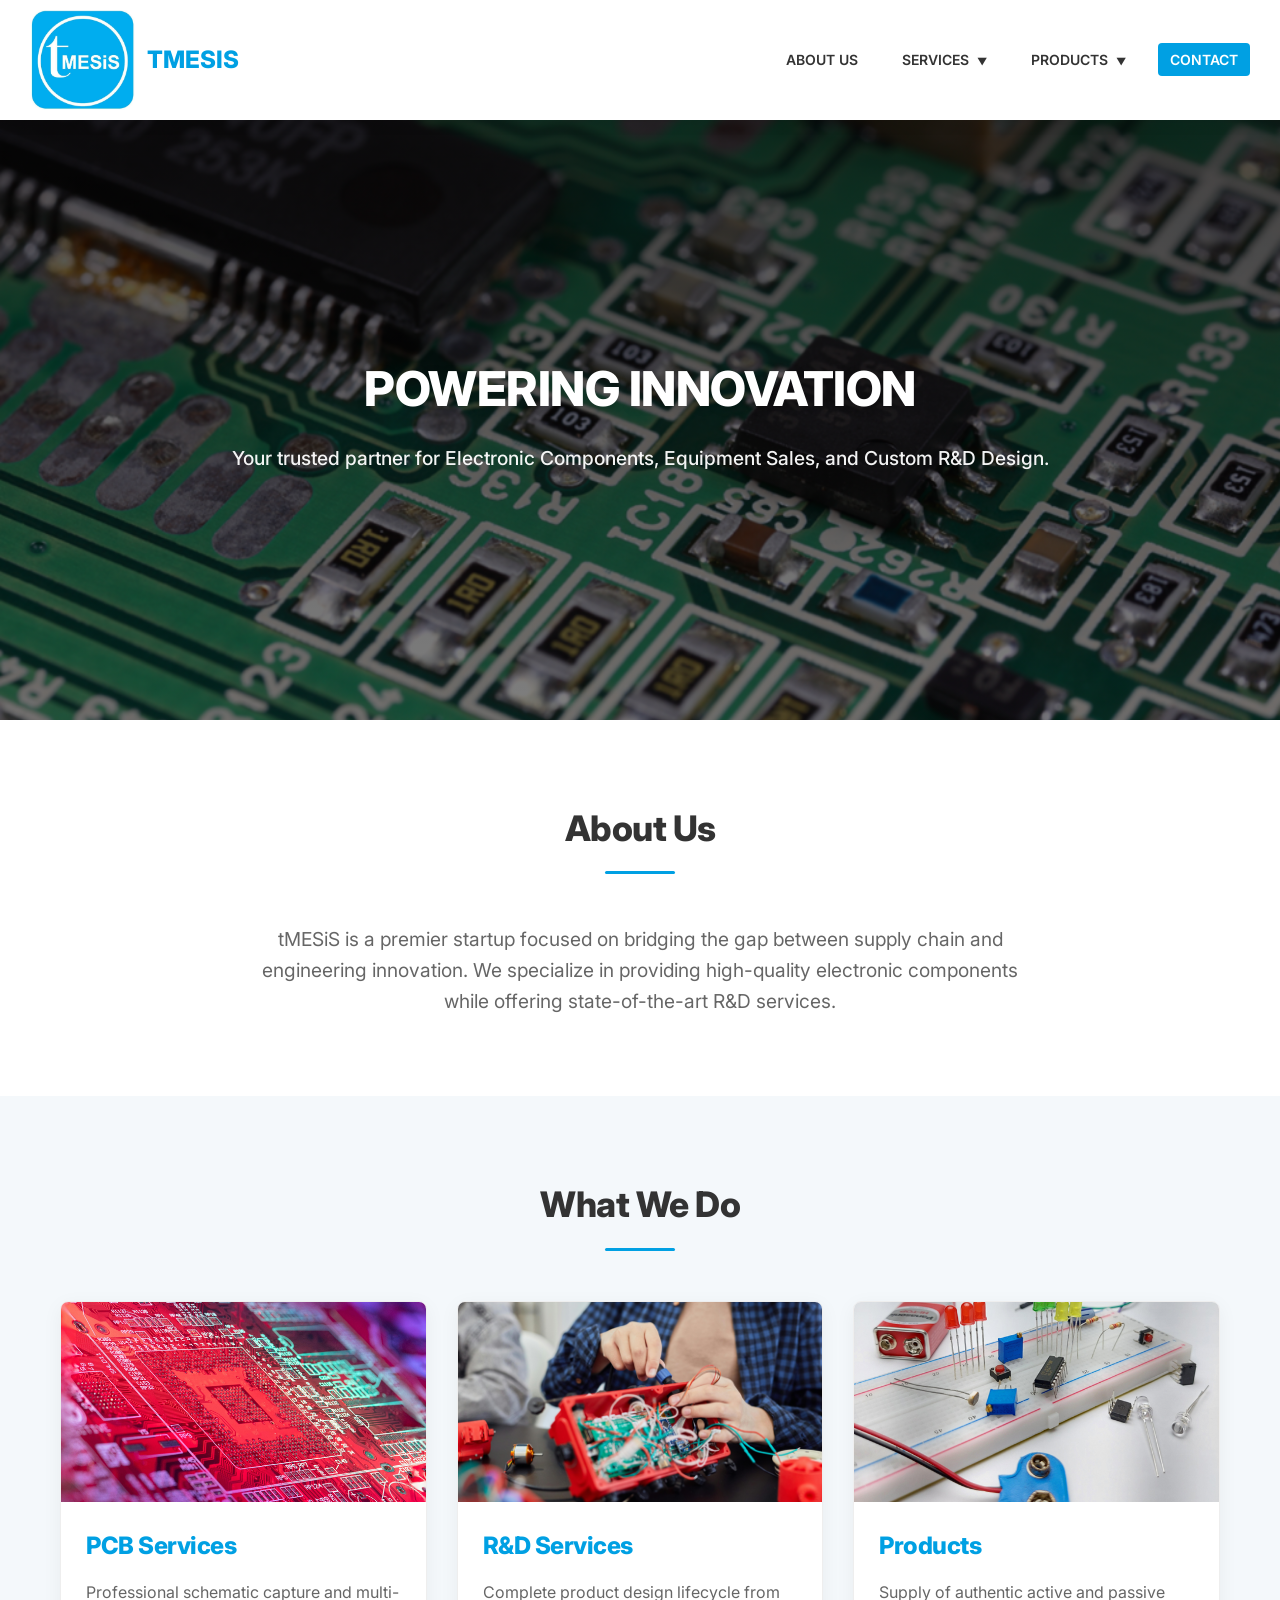
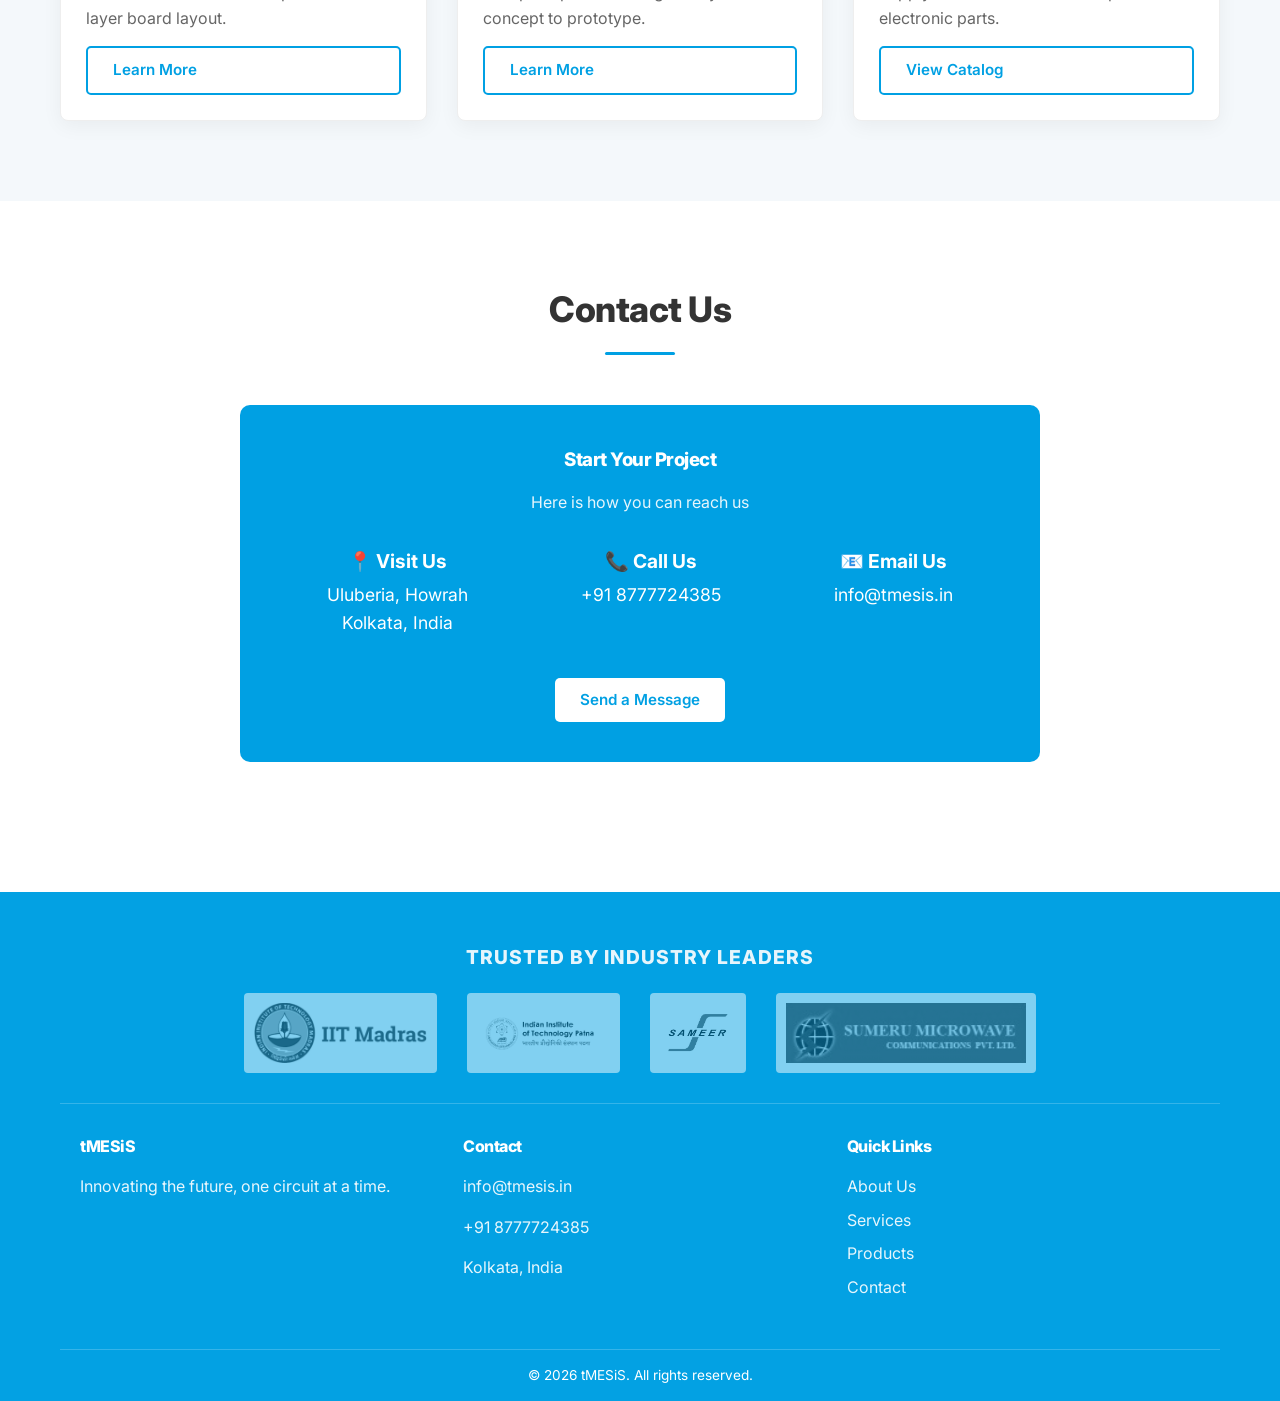
==== index.html @ fc0dcf27 "Add files via upload" ====
<!DOCTYPE html>
<html lang="en">
<head>
    <meta charset="UTF-8">
    <meta name="viewport" content="width=device-width, initial-scale=1.0">
    <title>tMESiS | Innovation in Circuits</title>
    <link rel="stylesheet" href="style.css">
</head>
<body>

    <header>
        <div class="nav-container">
            <a href="index.html" class="brand-wrapper">
                <img src="logo.png" alt="tMESiS Logo" class="logo-img">
                <div class="brand-name">tMESiS</div>
            </a>
            <input type="checkbox" id="nav-toggle" class="nav-toggle">
            <label for="nav-toggle" class="hamburger"><div></div><div></div><div></div></label>
            <nav>
                <ul>
                    <li><a href="about.html">About Us</a></li>
                    
                    <li class="dropdown"><a href="services.html">Services</a>
                        <ul class="dropdown-menu">
                            <li><a href="service-pcb.html">PCB Services</a></li>
                            <li><a href="service-rnd.html">R&D Services</a></li>
                            <li><a href="service-consulting.html">Consulting</a></li>
                        </ul>
                    </li>
                    <li class="dropdown"><a href="products.html">Products</a>
                        <ul class="dropdown-menu">
                            <li><a href="product-components.html">Components</a></li>
                            <li><a href="product-equipment.html">Equipment</a></li>
                            <li><a href="product-modules.html">Modules</a></li>
                        </ul>
                    </li>
                    <li><a href="contact.html" class="nav-btn-contact">Contact</a></li>
                </ul>
            </nav>
        </div>
    </header>

    <section class="hero">
        <div class="hero-content">
            <h1>POWERING <span class="highlight">INNOVATION</span></h1>
            <p>Your trusted partner for Electronic Components, Equipment Sales, and Custom R&D Design.</p>
        </div>
    </section>

    <section id="about" class="section-pad">
        <div class="container">
            <div class="section-title">
                <h2>About Us</h2>
                <div class="divider"></div>
            </div>
            <p style="text-align: center; max-width: 800px; margin: 0 auto; font-size: 1.2rem;">
                tMESiS is a premier startup focused on bridging the gap between supply chain and engineering innovation. 
                We specialize in providing high-quality electronic components while offering state-of-the-art R&D services.
            </p>
        </div>
    </section>

    <section class="section-pad bg-gray">
        <div class="container">
            <div class="section-title">
                <h2>What We Do</h2>
                <div class="divider"></div>
            </div>
            <div class="grid-3">
                <div class="card">
                    <img src="PCB.png" alt="PCB Design" class="card-img-top">
                    <div class="card-body">
                        <h3>PCB Services</h3>
                        <p>Professional schematic capture and multi-layer board layout.</p>
                        <a href="services.html" class="btn btn-outline">Learn More</a>
                    </div>
                </div>
                <div class="card">
                    <img src="R&D.png" alt="R&D" class="card-img-top">
                    <div class="card-body">
                        <h3>R&D Services</h3>
                        <p>Complete product design lifecycle from concept to prototype.</p>
                        <a href="services.html" class="btn btn-outline">Learn More</a>
                    </div>
                </div>
                <div class="card">
                    <img src="Components.png" alt="Components" class="card-img-top">
                    <div class="card-body">
                        <h3>Products</h3>
                        <p>Supply of authentic active and passive electronic parts.</p>
                        <a href="products.html" class="btn btn-outline">View Catalog</a>
                    </div>
                </div>
            </div>
        </div>
    </section>

    <section id="contact" class="section-pad">
        <div class="container">
            <div class="section-title">
                <h2>Contact Us</h2>
                <div class="divider"></div>
            </div>
            <div class="home-contact-box">
                <h3 style="color: white;">Start Your Project</h3>
                <p style="color: white; opacity: 0.9;">Here is how you can reach us</p>
                <div class="home-contact-details">
                    <div class="home-contact-item"><strong>📍 Visit Us</strong>Uluberia, Howrah<br>Kolkata, India</div>
                    <div class="home-contact-item"><strong>📞 Call Us</strong>+91 8777724385</div>
                    <div class="home-contact-item"><strong>📧 Email Us</strong>info@tmesis.in</div>
                </div>
                <a href="contact.html" class="btn" style="background: white; color: var(--primary-bright); border: none; margin-top: 10px;">Send a Message</a>
            </div>
        </div>
    </section>

    <footer>
        <div class="container">
            <div class="client-section">
                <h4>Trusted By Industry Leaders</h4>
                <div class="client-logos">
                    <img src="Client1.png" alt="Client" class="client-logo-img">
                    <img src="Client2.png" alt="Client" class="client-logo-img">
                    <img src="Client3.png" alt="Client" class="client-logo-img">
                    <img src="Client4.png" alt="Client" class="client-logo-img">
                </div>
            </div>
            <div class="footer-content">
                <div class="footer-col">
                    <h4>tMESiS</h4>
                    <p>Innovating the future, one circuit at a time.</p>
                </div>
                <div class="footer-col">
                    <h4>Contact</h4>
                    <p>info@tmesis.in</p>
                    <p>+91 8777724385</p>
                    <p>Kolkata, India</p>
                </div>
                <div class="footer-links footer-col">
                    <h4>Quick Links</h4>
                    <ul>
                        <li><a href="about.html">About Us</a></li>
                        <li><a href="services.html">Services</a></li>
                        <li><a href="products.html">Products</a></li>
                        <li><a href="contact.html">Contact</a></li>
                    </ul>
                </div>
            </div>
            <div class="copyright">
                &copy; 2026 tMESiS. All rights reserved.
            </div>
        </div>
    </footer>

</body>
</html>
---- style.css ----
/* 1. FONTS & VARIABLES */
@import url('https://fonts.googleapis.com/css2?family=Inter:wght@300;400;600;800&display=swap');

:root {
    /* THEME: tMESiS Brand Blue (Detected from Logo) */
    --primary-bright: #00A0E3;
    --primary-dark: #0077A8;
    --action-transparent: rgba(0, 160, 227, 0.99); /* Footer background */
    
    --accent-neon: #39FF14;      
    --light-gray: #f4f8fb;
    --text-dark: #333333;
    --text-light: #666666;
    --border-color: #e0e0e0;
}

/* 2. GLOBAL RESET */
* { box-sizing: border-box; margin: 0; padding: 0; }

body {
    font-family: 'Inter', sans-serif;
    font-size: 16px; 
    color: var(--text-dark);
    background-color: #fff;
    line-height: 1.6;
    scroll-behavior: smooth;
    overflow-x: hidden;
}

h1, h2, h3, h4 {
    font-weight: 800; 
    color: var(--primary-bright);
    letter-spacing: -0.5px;
    margin-bottom: 15px;
}

p { margin-bottom: 15px; color: var(--text-light); }
a { text-decoration: none; transition: 0.3s; }
img { max-width: 100%; display: block; }

/* 3. REUSABLE COMPONENTS */
.container { max-width: 1200px; margin: 0 auto; padding: 0 20px; }
.section-pad { padding: 80px 0; }
.bg-gray { background-color: var(--light-gray); }

.section-title { text-align: center; margin-bottom: 50px; }
.section-title h2 { font-size: 2.2rem; color: var(--text-dark); }
.divider {
    height: 3px; width: 70px; 
    background: var(--primary-bright); margin: 0 auto; border-radius: 2px;
}

/* Buttons */
.btn {
    display: inline-block; padding: 10px 25px;
    border-radius: 5px; font-weight: 600; font-size: 0.95rem;
    border: 2px solid var(--primary-bright);
    cursor: pointer;
}
.btn-primary { background: var(--primary-bright); color: white; }
.btn-primary:hover { background: var(--primary-dark); border-color: var(--primary-dark); transform: translateY(-2px); }
.btn-outline { background: transparent; color: var(--primary-bright); }
.btn-outline:hover { background: var(--primary-bright); color: white; }

/* Back Link */
.back-link {
    display: inline-flex; align-items: center; gap: 5px;
    color: var(--text-light); font-weight: 600; font-size: 0.9rem;
    margin-bottom: 20px;
}
.back-link:hover { color: var(--primary-bright); }

/* 4. HEADER & NAV (PURE CSS MOBILE MENU) */
header {
    background: #fff;
    box-shadow: 0 4px 15px rgba(0,0,0,0.05);
    position: sticky; top: 0; z-index: 1000;
    padding: 10px 0;
}
.nav-container {
    max-width: 1400px; margin: 0 auto; padding: 0 30px;
    display: flex; justify-content: space-between; align-items: center;
}
.brand-wrapper { display: flex; align-items: center; gap: 12px; }
.logo-img { height: 100px; width: auto; }
.brand-name {
    font-size: 24px; font-weight: 800; 
    color: var(--primary-bright); text-transform: uppercase;
}

/* Desktop Navigation */
nav ul { display: flex; list-style: none; gap: 20px; }
nav a {
    color: var(--text-dark); font-weight: 600; font-size: 14px;
    text-transform: uppercase; padding: 8px 12px; border-radius: 4px;
}
nav a:hover { color: var(--primary-bright); background: rgba(0, 160, 227, 0.05); }
.nav-btn-contact { background: var(--primary-bright); color: white !important; }
.nav-btn-contact:hover { background: var(--primary-dark) !important; transform: translateY(-2px); }

/* Dropdowns (Desktop) */
.dropdown { position: relative; }
.dropdown-menu {
    display: none; position: absolute;
    background-color: #ffffff; min-width: 220px;
    box-shadow: 0 8px 16px rgba(0,0,0,0.15);
    z-index: 2000; border-radius: 4px; padding: 10px 0;
    top: 100%; left: 0; border-top: 3px solid var(--primary-bright);
}
.dropdown:hover .dropdown-menu { display: block; }
.dropdown-menu li { display: block; margin: 0; }
.dropdown-menu a {
    text-transform: none; font-size: 14px; font-weight: 500;
    padding: 10px 20px; display: block;
}
.dropdown-menu a:hover { background-color: var(--light-gray); padding-left: 25px; }
.dropdown > a::after { content: " ▼"; font-size: 10px; margin-left: 5px; vertical-align: middle; }

/* MOBILE MENU LOGIC (Pure CSS) */
.nav-toggle { display: none; }
.hamburger { display: none; cursor: pointer; flex-direction: column; gap: 5px; }
.hamburger div { width: 25px; height: 3px; background-color: var(--primary-bright); }

@media (max-width: 768px) {
    .hamburger { display: flex; }
    
    #nav-toggle:checked ~ nav {
        display: flex;
        max-height: 100vh;
        opacity: 1;
    }

    nav {
        display: none; 
        position: absolute; top: 100%; left: 0; width: 100%;
        background: white; border-top: 1px solid #eee;
        flex-direction: column; padding: 0;
        box-shadow: 0 10px 15px rgba(0,0,0,0.1);
        z-index: 999;
    }
    
    nav ul { flex-direction: column; gap: 0; width: 100%; }
    nav ul li { width: 100%; border-bottom: 1px solid #f9f9f9; }
    nav a { display: block; width: 100%; padding: 15px 20px; }

    .dropdown-menu {
        position: static; display: block;
        box-shadow: none; border: none; padding-left: 20px;
        background: #fafafa; border-left: 3px solid var(--primary-bright);
        width: 100%;
    }
    .dropdown:hover .dropdown-menu { display: block; }
    .dropdown > a::after { display: none; }
}

/* 5. HERO SECTIONS */
.hero {
    height: 600px; 
    background: linear-gradient(rgba(0, 0, 0, 0.7), rgba(0, 0, 0, 0.5)), url('Powering_Innovation.png');
    background-size: cover; background-position: center;
    display: flex; align-items: center; justify-content: center;
    text-align: center; color: white; padding: 0 20px;
}
.hero h1 { color: white; font-size: 3rem; margin-bottom: 15px; text-shadow: 0 2px 10px rgba(0,0,0,0.2); }
.hero p { color: #fff; font-size: 1.2rem; font-weight: 500; opacity: 0.95; }
.highlight { color: white; }

.page-hero {
    height: 600px;
    background-size: cover; background-position: center;
    display: flex; align-items: center; justify-content: center;
    text-align: center; position: relative;
}
.page-hero::before {
    content: ''; position: absolute; top:0; left:0; width:100%; height:100%;
    background: linear-gradient(rgba(0,0,0,0.6), rgba(0,0,0,0.6));
    z-index: 1; 
}
.page-hero-content, .glass-box { position: relative; z-index: 5; }
.page-hero h1 { color: white; font-size: 2.5rem; margin: 0; }
.page-hero p { color: var(--light-gray); font-size: 1.1rem; }

/* 6. CARDS & GRID */
.grid-3 {
    display: grid; grid-template-columns: repeat(auto-fit, minmax(280px, 1fr));
    gap: 30px;
}
.card {
    background: white; border-radius: 8px; overflow: hidden;
    box-shadow: 0 5px 20px rgba(0,0,0,0.05); border: 1px solid #eee;
    transition: transform 0.3s ease; display: flex; flex-direction: column;
}
.card:hover { transform: translateY(-5px); box-shadow: 0 15px 30px rgba(0,0,0,0.1); }
.card-img-top { height: 200px; width: 100%; object-fit: cover; }
.card-body { padding: 25px; flex-grow: 1; display: flex; flex-direction: column; }
.card-body h3 { font-size: 1.5rem; margin-bottom: 15px }

/* 7. CONTACT & FORMS */
.contact-grid { display: grid; grid-template-columns: 1fr 1.5fr; gap: 50px; margin-top: 40px; }
.contact-info-box { background: var(--primary-bright); color: white; padding: 40px; border-radius: 8px; }
.contact-info-box h3 { color: white; }
.contact-info-box p { color: rgba(255,255,255,0.9); }
.contact-info-item { margin-bottom: 20px; display: flex; align-items: center; gap: 15px; }

.contact-form { background: white; padding: 40px; border-radius: 8px; border: 1px solid #eee; }
.form-group { margin-bottom: 20px; }
.form-group label { display: block; margin-bottom: 8px; font-weight: 600; }
.form-input, .form-textarea {
    width: 100%; padding: 12px 15px; border: 1px solid #ddd;
    border-radius: 5px; font-family: 'Inter', sans-serif; transition: 0.3s;
}
.form-input:focus, .form-textarea:focus { outline: none; border-color: var(--primary-bright); }
.form-textarea { height: 150px; resize: vertical; }

/* Home Contact Box */
.home-contact-box {
    background: var(--primary-bright); color: white; 
    padding: 40px; border-radius: 10px; text-align: center; 
    max-width: 800px; margin: 0 auto;
}
.home-contact-details {
    display: flex; justify-content: space-around; flex-wrap: wrap; 
    margin: 30px 0; gap: 20px;
}
.home-contact-item { font-size: 1.1rem; }
.home-contact-item strong { display: block; color: white; font-size: 1.2rem; margin-bottom: 5px; }

@media (max-width: 768px) {
    .contact-grid { grid-template-columns: 1fr; }
    .hero h1 { font-size: 2.2rem; }
    .nav-container { padding: 0 20px; }
    .home-contact-details { flex-direction: column; }
}

/* 8. FOOTER */
footer { background: var(--action-transparent); color: white; padding-top: 50px; margin-top: 50px; }
.client-section { text-align: center; border-bottom: 1px solid rgba(255,255,255,0.2); padding-bottom: 30px; margin-bottom: 30px; }
.client-section h4 { color: white; opacity: 0.9; text-transform: uppercase; letter-spacing: 1px; font-size: 1.2rem; }
.client-logos { display: flex; justify-content: center; gap: 30px; flex-wrap: wrap; margin-top: 20px; }
.client-logo-img { height: 80px; width: auto; background: white; padding: 10px; border-radius: 4px; opacity: 0.5; filter: grayscale(100%); transition: 0.3s; }
.client-logo-img:hover { opacity: 1; filter: grayscale(0%); transform: scale(1.1); }
.footer-content { display: flex; justify-content: space-between; flex-wrap: wrap; gap: 30px; max-width: 1200px; margin: 0 auto; padding: 0 20px; }
.footer-col { flex: 1; min-width: 220px; }
.footer-col h4 { color: white; margin-bottom: 15px; }
.footer-col p, .footer-col a { color: white; opacity: 0.9; }
.footer-links ul { list-style: none; }
.footer-links li { margin-bottom: 8px; }
.copyright { text-align: center; margin-top: 40px; padding: 15px; border-top: 1px solid rgba(255,255,255,0.2); font-size: 0.85rem; }
.glass-box { background: rgba(255,255,255,0.95); padding: 30px 50px; border-radius: 8px; display: inline-block; }
.glass-box h1 { color: var(--primary-bright); font-size: 2.5rem; margin: 0; }
.detail-content { max-width: 800px; margin: 0 auto; }
.detail-list { list-style: none; margin: 20px 0; }
.detail-list li { margin-bottom: 15px; padding-left: 20px; border-left: 3px solid var(--primary-bright); }
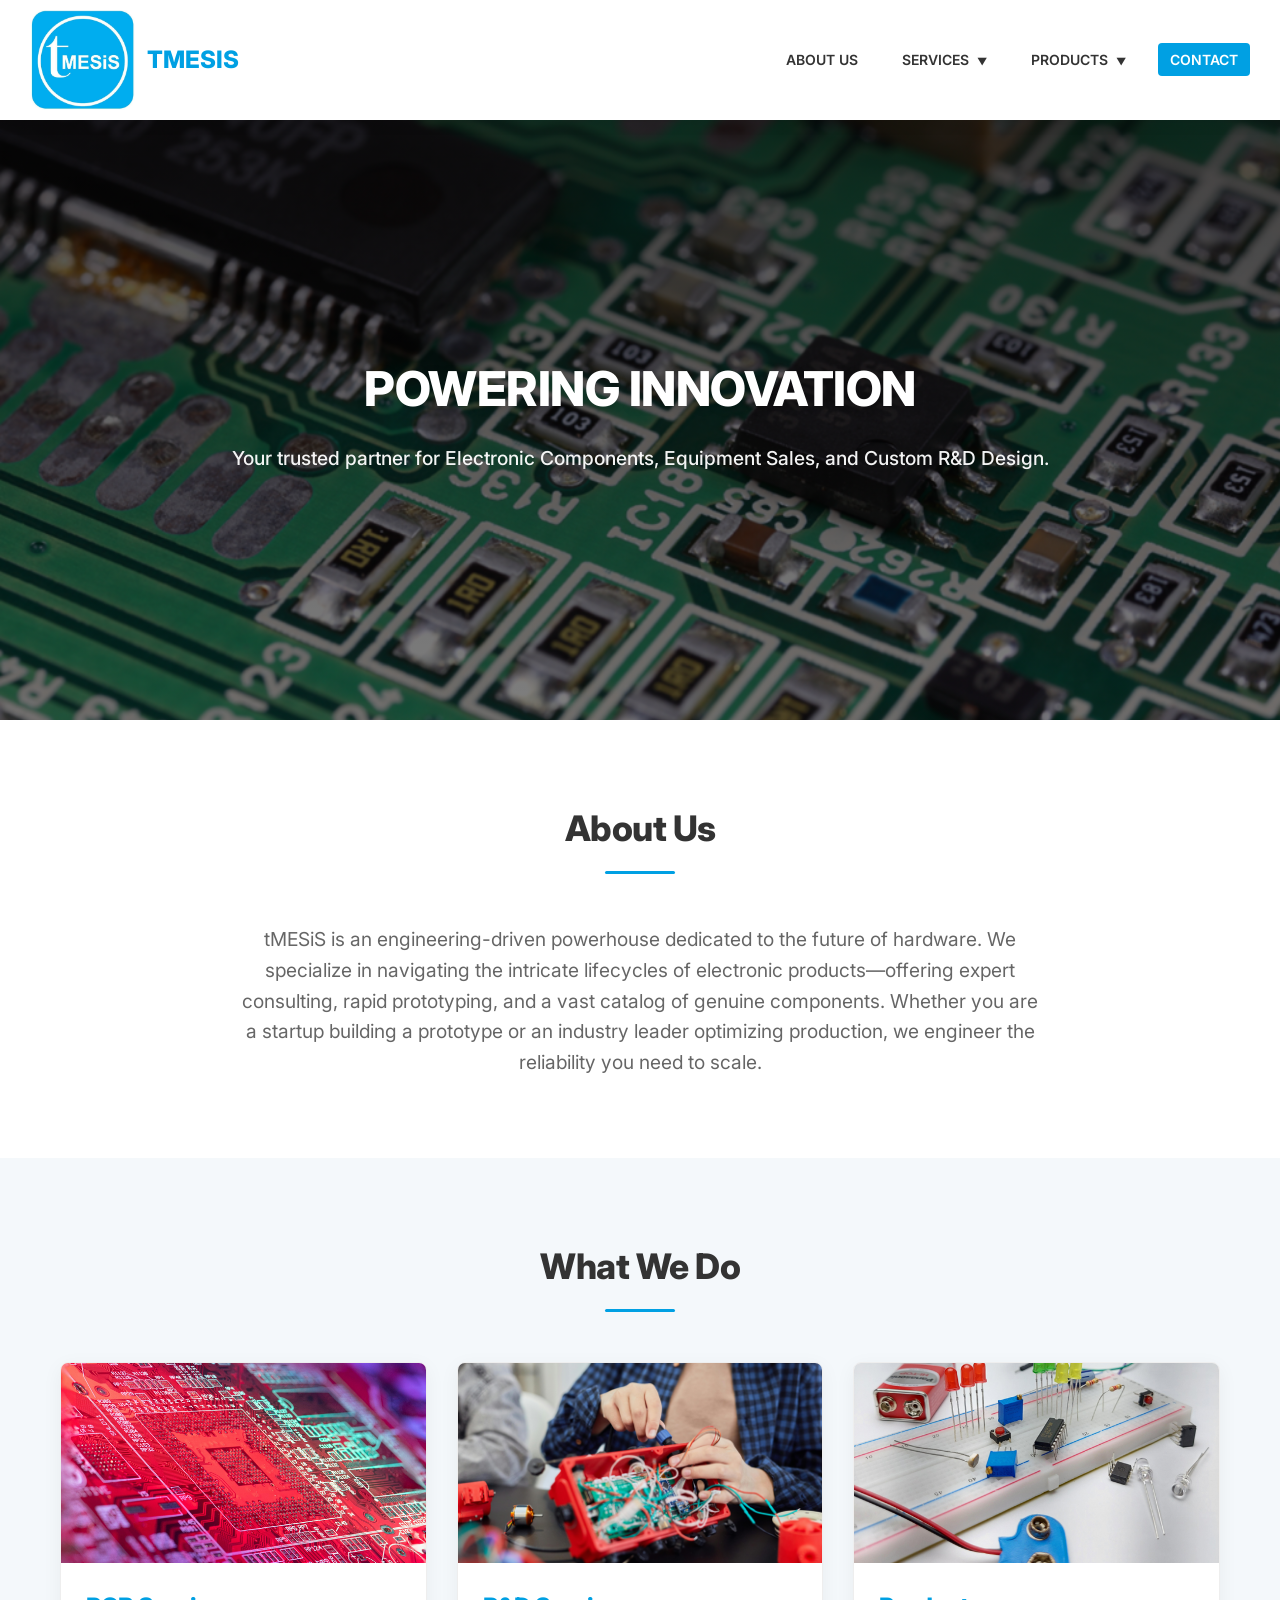
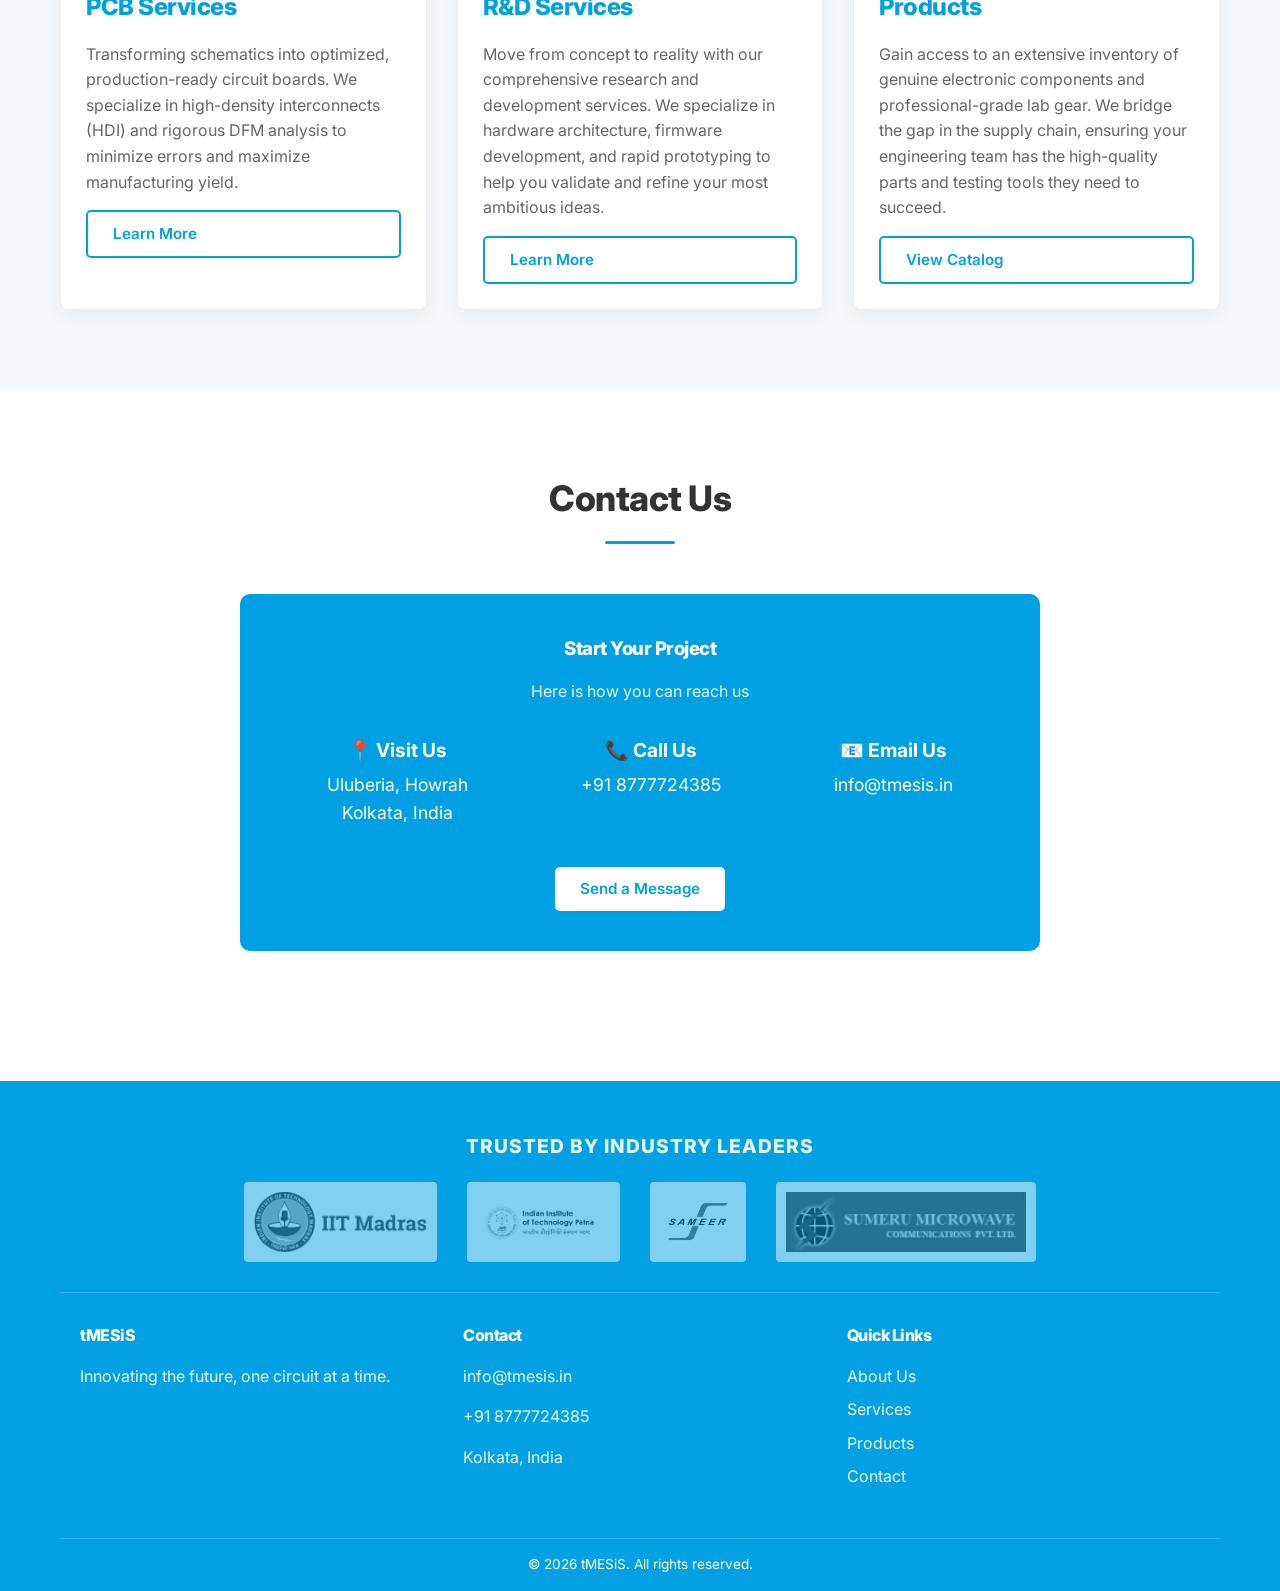
==== commit 3df7e2d0: "Add files via upload" ====
--- a/index.html
+++ b/index.html
@@ -54,8 +54,9 @@
                 <div class="divider"></div>
             </div>
             <p style="text-align: center; max-width: 800px; margin: 0 auto; font-size: 1.2rem;">
-                tMESiS is a premier startup focused on bridging the gap between supply chain and engineering innovation. 
-                We specialize in providing high-quality electronic components while offering state-of-the-art R&D services.
+                tMESiS is an engineering-driven powerhouse dedicated to the future of hardware.
+				We specialize in navigating the intricate lifecycles of electronic products—offering expert consulting, rapid prototyping, and a vast catalog of genuine components.
+				Whether you are a startup building a prototype or an industry leader optimizing production, we engineer the reliability you need to scale.
             </p>
         </div>
     </section>
@@ -71,7 +72,8 @@
                     <img src="PCB.png" alt="PCB Design" class="card-img-top">
                     <div class="card-body">
                         <h3>PCB Services</h3>
-                        <p>Professional schematic capture and multi-layer board layout.</p>
+                        <p>Transforming schematics into optimized, production-ready circuit boards.
+						We specialize in high-density interconnects (HDI) and rigorous DFM analysis to minimize errors and maximize manufacturing yield.</p>
                         <a href="services.html" class="btn btn-outline">Learn More</a>
                     </div>
                 </div>
@@ -79,7 +81,8 @@
                     <img src="R&D.png" alt="R&D" class="card-img-top">
                     <div class="card-body">
                         <h3>R&D Services</h3>
-                        <p>Complete product design lifecycle from concept to prototype.</p>
+                        <p>Move from concept to reality with our comprehensive research and development services.
+						We specialize in hardware architecture, firmware development, and rapid prototyping to help you validate and refine your most ambitious ideas.</p>
                         <a href="services.html" class="btn btn-outline">Learn More</a>
                     </div>
                 </div>
@@ -87,7 +90,8 @@
                     <img src="Components.png" alt="Components" class="card-img-top">
                     <div class="card-body">
                         <h3>Products</h3>
-                        <p>Supply of authentic active and passive electronic parts.</p>
+                        <p>Gain access to an extensive inventory of genuine electronic components and professional-grade lab gear.
+						We bridge the gap in the supply chain, ensuring your engineering team has the high-quality parts and testing tools they need to succeed.</p>
                         <a href="products.html" class="btn btn-outline">View Catalog</a>
                     </div>
                 </div>
@@ -151,6 +155,16 @@
             </div>
         </div>
     </footer>
+		<script>
+			// This resets the checkbox whenever the page is loaded or navigated back to
+			window.addEventListener('pageshow', function(event) {
+			const navToggle = document.getElementById('nav-toggle');
+			if (navToggle) {
+					navToggle.checked = false;
+				}
+			}
+		);
+		</script>
 
 </body>
 </html>
--- a/style.css
+++ b/style.css
@@ -138,6 +138,15 @@
         flex-direction: column; padding: 0;
         box-shadow: 0 10px 15px rgba(0,0,0,0.1);
         z-index: 999;
+		transition: opacity 0.3s ease, visibility 0.3s ease;
+        visibility: hidden;
+        opacity: 0;
+    }
+	
+	#nav-toggle:checked ~ nav {
+        display: flex;
+        visibility: visible;
+        opacity: 1;
     }
     
     nav ul { flex-direction: column; gap: 0; width: 100%; }
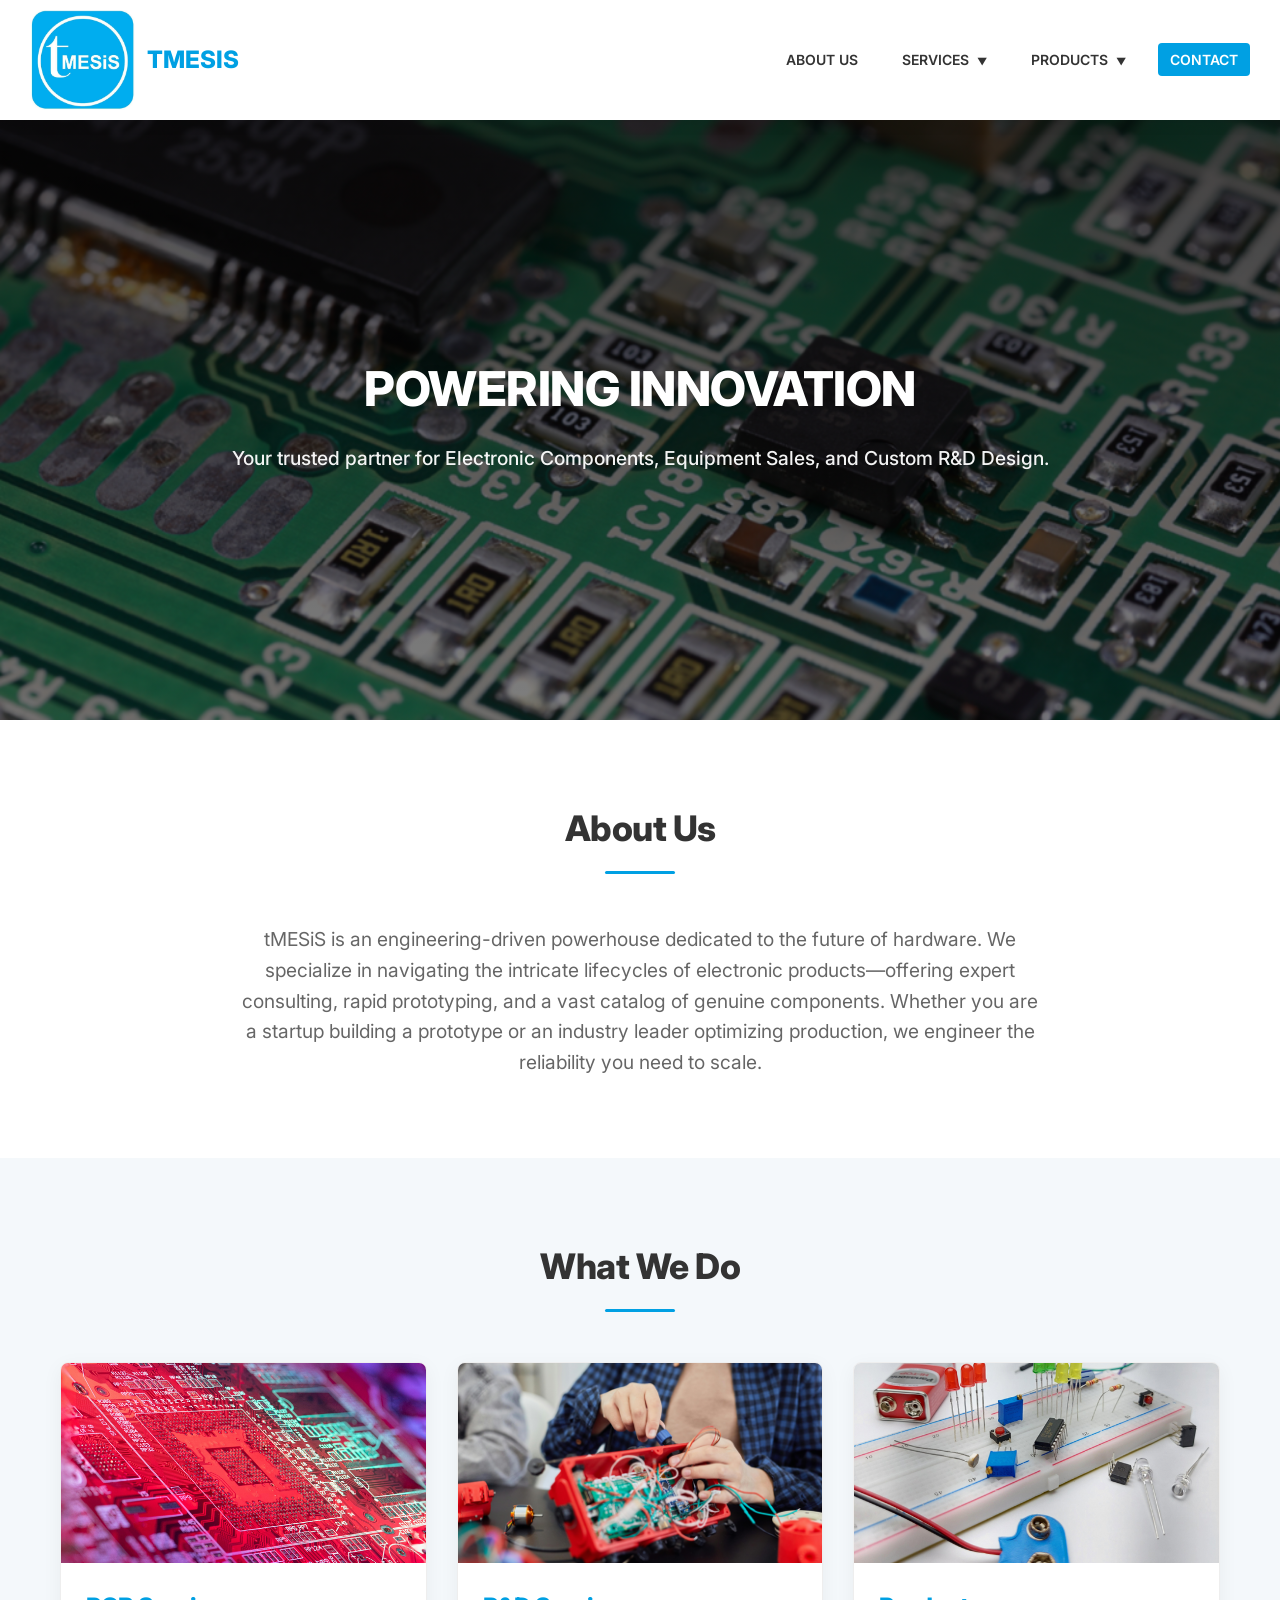
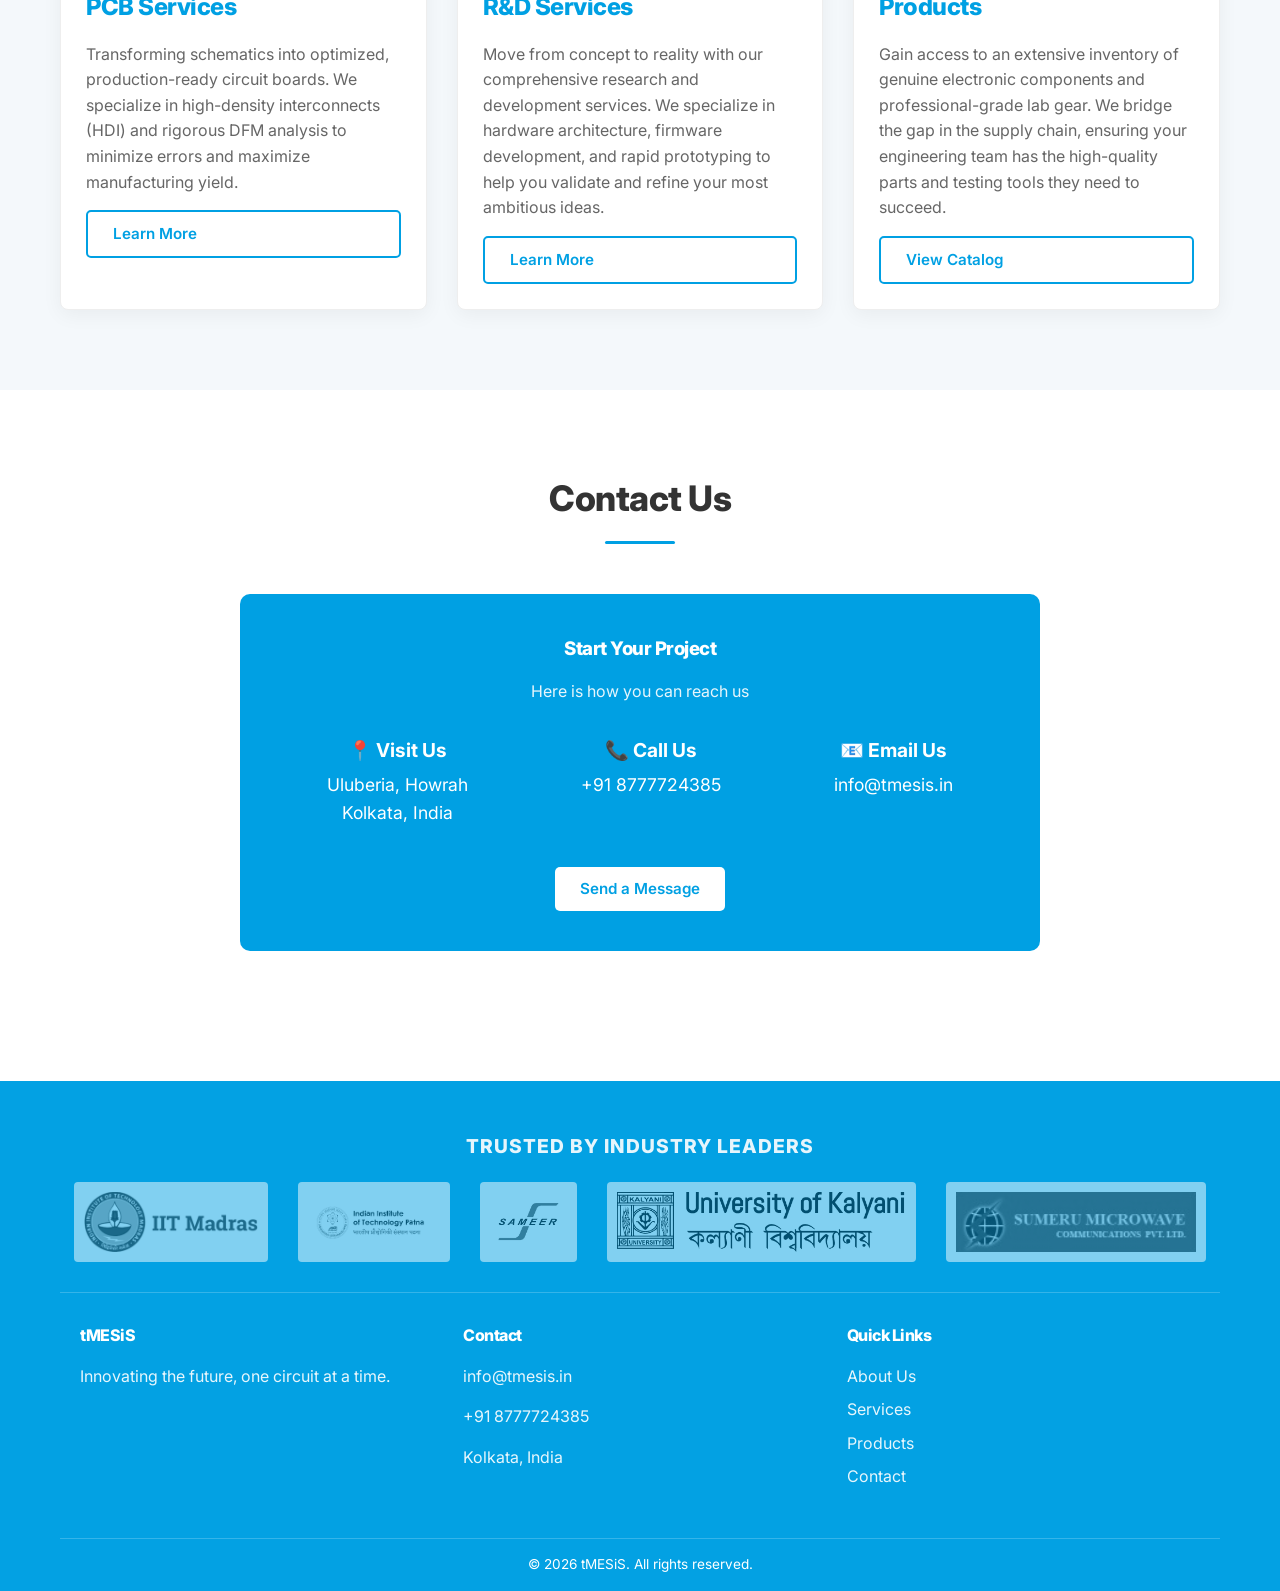
==== commit a86ae53f: "Add files via upload" ====
--- a/index.html
+++ b/index.html
@@ -127,6 +127,7 @@
                     <img src="Client2.png" alt="Client" class="client-logo-img">
                     <img src="Client3.png" alt="Client" class="client-logo-img">
                     <img src="Client4.png" alt="Client" class="client-logo-img">
+					<img src="Client5.png" alt="Client" class="client-logo-img">
                 </div>
             </div>
             <div class="footer-content">
